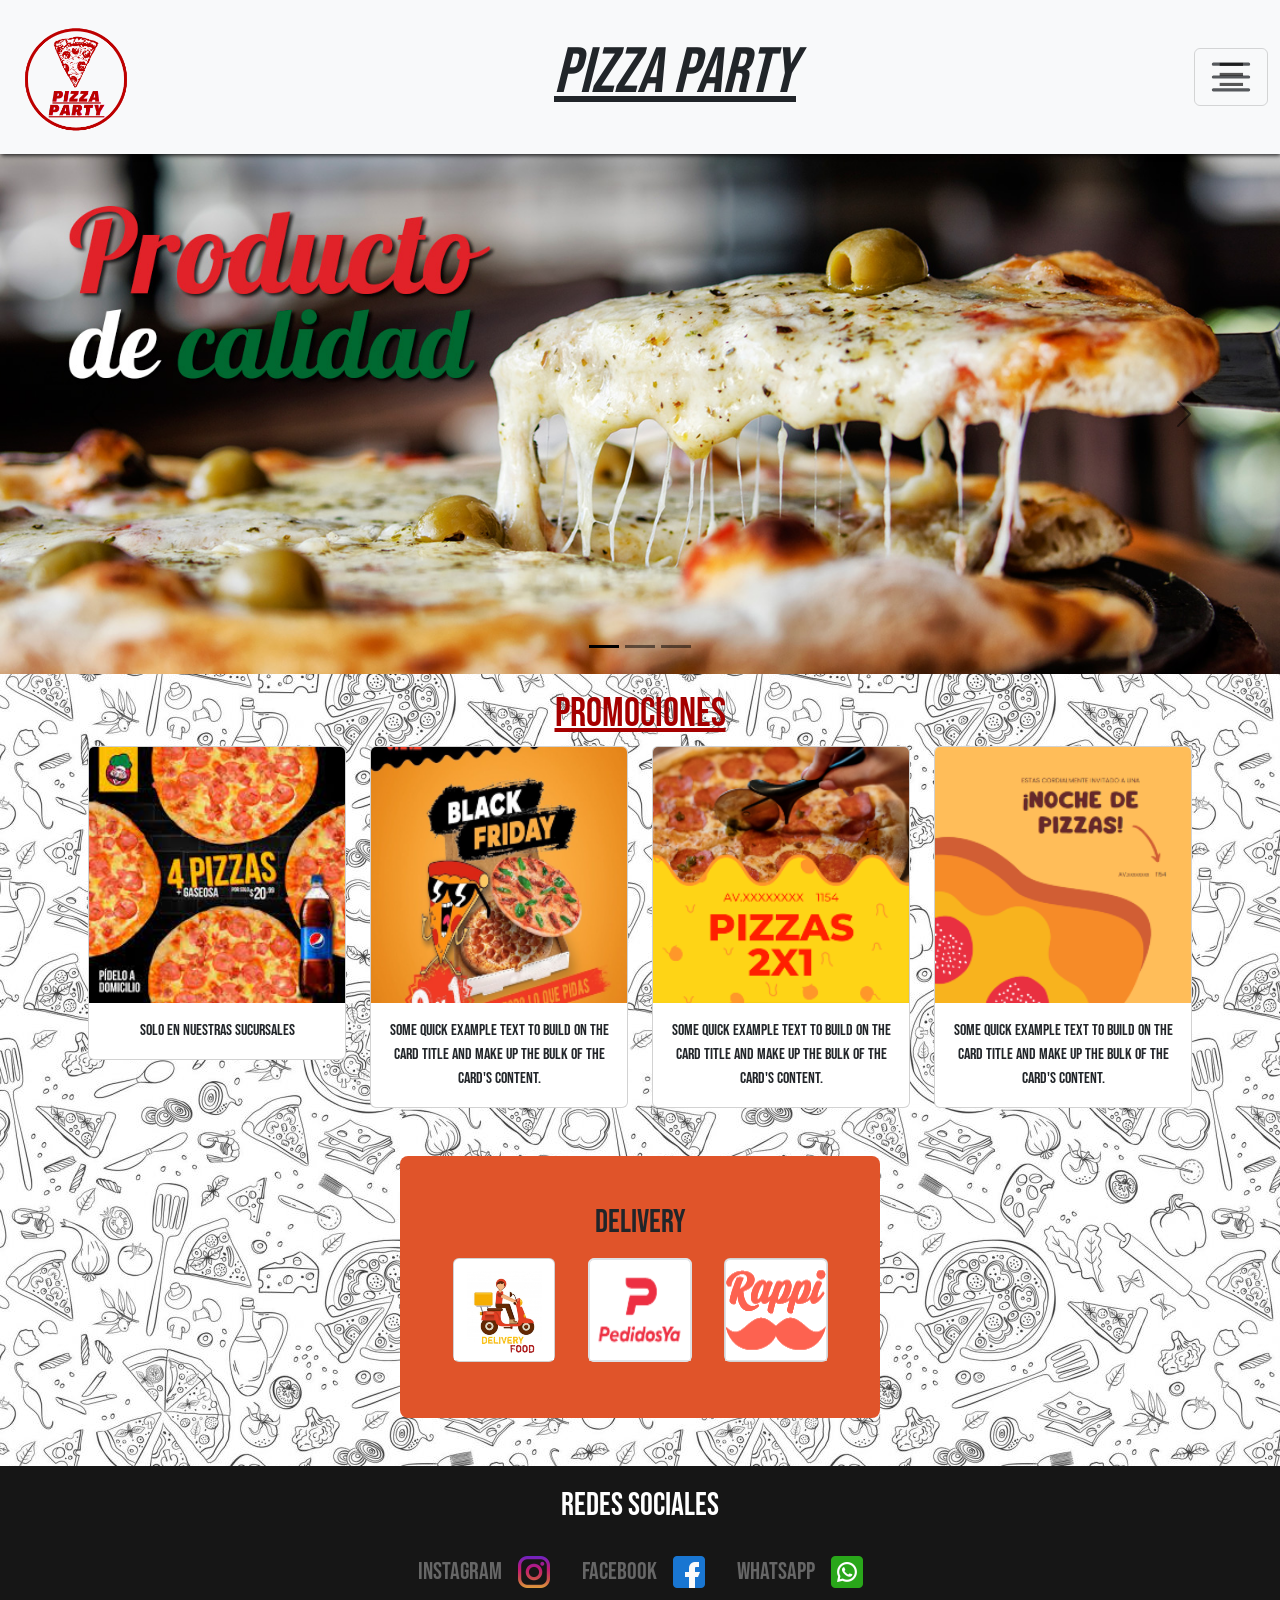
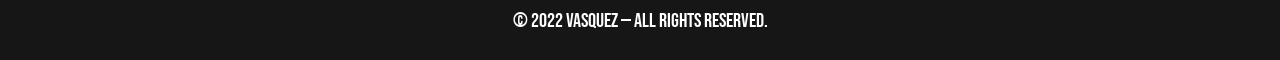
==== index.html @ cfe43300 "Subida de pagina para segunda entrega" ====
<!doctype html>
<html lang="en">

<head>
  <!-- Required meta tags -->
  <meta charset="utf-8">
  <meta name="viewport" content="width=device-width, initial-scale=1">

  <!-- Bootstrap CSS -->
  <link href="https://cdn.jsdelivr.net/npm/bootstrap@5.0.2/dist/css/bootstrap.min.css" rel="stylesheet"
    integrity="sha384-EVSTQN3/azprG1Anm3QDgpJLIm9Nao0Yz1ztcQTwFspd3yD65VohhpuuCOmLASjC" crossorigin="anonymous">
  <link rel="stylesheet" href="css/estilos.css">
  <title>Home</title>
</head>

<body>
  <!--Start Nav-->
  <nav class="navbar bg-light sticky-top nav_shadow ">
    <div class="container-fluid">
      <a class="navbar-brand" href="#"><img src="img/Utiles/newLogoRed.png" class="logo" alt="logo"></a>
      <h5 class="nav_titleDesktop ">Pizza Party</h5>
      <button class="navbar-toggler" type="button" data-bs-toggle="offcanvas" data-bs-target="#offcanvasNavbar"
        aria-controls="offcanvasNavbar">
        <span class="navbar-toggler-icon fs-2 center_icon">☰</span>
      </button>
      <div class="offcanvas offcanvas-end nav " tabindex="-1" id="offcanvasNavbar"
        aria-labelledby="offcanvasNavbarLabel">
        <div class="offcanvas-header">
          <h5 class="offcanvas-title fs-1 nav_title" id="offcanvasNavbarLabel">Pizza Party</h5>
          <button type="button" class="btn-close bg-light" data-bs-dismiss="offcanvas" aria-label="Close"></button>
        </div>
        <div class="offcanvas-body fs-3  ">
          <ul class="navbar-nav justify-content-end flex-grow-1 pe-3 ">
            <li class="nav-item">
              <a class="nav-link active color_white" aria-current="page" href="#">Home</a>
            </li>
            <li class="nav-item ">
              <a class="nav-link active color_white" href="html/sucursal.html">Sucursales</a>
            </li>
            <li class="nav-item dropdown">
              <a class="nav-link dropdown-toggle color_white" href="#"  role="button"
                data-bs-toggle="dropdown" aria-expanded="false">
                Menu
              </a>
              <ul class="dropdown-menu" >
                <li><a class="dropdown-item" href="html/menu.html#pizza">Pizza</a></li>
                <li><a class="dropdown-item" href="html/menu.html#empanada">Empanadas</a></li>
                <li><a class="dropdown-item" href="html/menu.html#minuta">Minutas</a></li>
                <li><a class="dropdown-item" href="html/menu.html#postre">Postres</a></li>
                <li><a class="dropdown-item" href="html/menu.html#bebida">Bebidas</a></li>
                <li><a class="dropdown-item" href="html/menu.html#descuento">Descuentos</a></li>
              </ul>
            </li>
            <li class="nav-item dropdown">
              <a class="nav-link dropdown-toggle color_white" href="#" role="button"
                data-bs-toggle="dropdown" aria-expanded="false">
                Delivery
              </a>
              <ul class="dropdown-menu" >
                <li><a class="dropdown-item" href="html/delivery.html#promos">Promociones</a></li>
                <li><a class="dropdown-item" href="html/delivery.html#pizza">Pizza</a></li>
                <li><a class="dropdown-item" href="html/delivery.html">Empanadas</a></li>
                <li><a class="dropdown-item" href="html/delivery.html">Minutas</a></li>
                <li><a class="dropdown-item" href="html/delivery.html">Bebida</a></li>
              </ul>
            </li>
            <li class="nav-item ">
              <a class="nav-link active color_white" href="html/opinion.html">Opinion</a>
            </li>
          </ul>
        </div>
      </div>
    </div>
  </nav>
  <!--End Nav-->

  <header>
    <div id="carouselExampleDark" class="carousel carousel-dark slide" data-bs-ride="carousel">
      <div class="carousel-indicators">
        <button type="button" data-bs-target="#carouselExampleDark" data-bs-slide-to="0" class="active"
          aria-current="true" aria-label="Slide 1"></button>
        <button type="button" data-bs-target="#carouselExampleDark" data-bs-slide-to="1" aria-label="Slide 2"></button>
        <button type="button" data-bs-target="#carouselExampleDark" data-bs-slide-to="2" aria-label="Slide 3"></button>
      </div>
      <div class="carousel-inner">
        <div class="carousel-item active">
          <img src="img/Utiles/banner.jpg" class="d-block w-100  carrusel_img" alt="Banner de pizza">
        </div>
        <div class="carousel-item">
          <img src="img/Utiles/pedidos.png" class="d-block w-100  carrusel_img bg-light" alt="Banner de pedidos">
        </div>
        <div class="carousel-item">
          <a href="#redes">
            <img src="img/Utiles/promoRedes.png" class="d-block w-100  carrusel_img" alt="banner de redes sociales"></a>
        </div>
      </div>
      <button class="carousel-control-prev" type="button" data-bs-target="#carouselExampleDark" data-bs-slide="prev">
        <span class="carousel-control-prev-icon" aria-hidden="true"></span>
        <span class="visually-hidden">Previous</span>
      </button>
      <button class="carousel-control-next" type="button" data-bs-target="#carouselExampleDark" data-bs-slide="next">
        <span class="carousel-control-next-icon" aria-hidden="true"></span>
        <span class="visually-hidden">Next</span>
      </button>
    </div>
  </header>
  <!--End header-->
  <main>
    <section class="container-fluid  my-3  mx-auto rounded-3 novedades">
      <h1 class="text-center color_title">Promociones</h1>
      <div class="row w-100 mx-auto row_gap text-center">
        <div class="col-sm-6 col-md-4 col-lg-3 ">
          <div class="card ">
            <img src="img/Promociones/promocion_menu.jpg" class="card-img-top" alt="...">
            <div class="card-body">
              <p class="card-text">Solo en nuestras Sucursales</p>
            </div>
          </div>
        </div>
        <!--End Tarjeta-->

        <div class="col-sm-6 col-md-4 col-lg-3 ">
          <div class="card ">
            <img src="img/Promociones/promocion_delivery.png" class="card-img-top" alt="...">
            <div class="card-body">
              <p class="card-text">Some quick example text to build on the card title and make up the bulk of the card's
                content.</p>
            </div>
          </div>
        </div>
        <!--End Tarjeta-->

        <div class="col-sm-6 col-md-4 col-lg-3 ">
          <div class="card">
            <img src="img/Promociones/promo_2x1.png" class="card-img-top " alt="...">
            <div class="card-body">
              <p class="card-text">Some quick example text to build on the card title and make up the bulk of the card's
                content.</p>
            </div>
          </div>
        </div>
        <!--End Tarjeta-->

        <div class="col-sm-6 col-md-4 col-lg-3 ">
          <div class="card ">
            <img src="img/Promociones/promo_jueves.png" class="card-img-top" alt="...">
            <div class="card-body">
              <p class="card-text">Some quick example text to build on the card title and make up the bulk of the card's
                content.</p>
            </div>
          </div>
        </div>
        <!--End Tarjeta-->
      </div>
    </section>
    <!--End Promociones-->

    <section class="container-fluid  my-5 mx-auto  container_deli p-5 rounded-3 maxw_imgD">
      <h2 class="text-center">Delivery</h2>
      <div class="row px-auto ">
        <div class="col-5 col-sm-4 my-2 w-30">
          <div class="card ">
            <a href="#"><img src="img/Utiles/delivery.png" class="card-img-top border-hover" alt=""></a>
          </div>
        </div>
        <div class="col-5  col-sm-4 my-2 ">
          <div class="card border ">
            <a href="#">
              <img src="img/Utiles/pedido_ya.png" class="card-img-top border" alt="...">
            </a>
          </div>
        </div>
        <div class="col-5  col-sm-4 my-2 ">
          <div class="card ">
            <a href="#"><img src="img/Utiles/rappi.png" class="card-img-top border" alt="..."></a>
          </div>
        </div>
      </div>
    </section>
    <!--End Delivery-->
  </main>
  <!--End Main-->

  <footer class="footer container-fluid " id="redes">
    <p class="footer_titulo fs-2 ">Redes Sociales</p>
    <div class="redes fs-4 gap-3">
      <a href="#" class="footer_redes" id="insta">Instagram <img class="footer_img" src="img/iconos/instagram.png"
          alt="icono de instagram"></a>
      <a href="#" class="footer_redes" id="face">Facebook <img class="footer_img" src="img/iconos/facebook.png"
          alt="icono de facebook"></a>
      <a href="#" class="footer_redes" id="whatsapp">Whatsapp <img src="img/iconos/whatsapp.png" alt="icono de whatsapp"
          class="footer_img"></a>
    </div>
    <p class="footer_text fs-5 my-2">© 2022 Vasquez — All rights reserved.</p>
  </footer>
  <!--End Footer-->

  <!-- Option 1: Bootstrap Bundle with Popper -->
  <script src="https://cdn.jsdelivr.net/npm/bootstrap@5.0.2/dist/js/bootstrap.bundle.min.js"
    integrity="sha384-MrcW6ZMFYlzcLA8Nl+NtUVF0sA7MsXsP1UyJoMp4YLEuNSfAP+JcXn/tWtIaxVXM"
    crossorigin="anonymous"></script>

</body>

</html>
---- css/estilos.css ----
@import url('https://fonts.googleapis.com/css2?family=Roboto+Condensed:wght@300&display=swap');
@import url('https://fonts.googleapis.com/css2?family=Anton&family=Koulen&family=Odibee+Sans&display=swap');
@import url('https://fonts.googleapis.com/css2?family=Bebas+Neue&display=swap');

* {
    font-family: 'Bebas Neue', cursive;
}

body {
    background: url("../img/fondo/fondo4.jpg");
}

/*colores*/
.color_white {
    color: rgb(255, 255, 255);
}
.color_title{
    color: rgb(165, 0, 0);
    text-decoration: underline;
}

/*nav*/
nav div.offcanvas{
    width: 200px;
}
.nav_shadow{
    box-shadow: 1px 1px 5px rgb(0, 0, 0);
}
.nav {
    background: #292929;
}

.logo {
    width: 5rem;
    height: auto;
    justify-content: space-evenly;
}
.center_icon{
    display: flex;
    justify-content: center;
    align-items: center;
}
@keyframes color {
    from {
        color: rgb(92, 92, 92);
    }

    to {
        color: rgb(255, 0, 0);
    }
}
.offcanvas-body{
    padding-left:0 ;
}
.nav-link{
    color: white;
}
.nav-link:focus{
    color: white;
}
.nav-link:hover{
    color: rgb(94, 94, 94);
    border-left:3px solid white ;
}
.nav_titleDesktop{
    display: none;
    font-style: italic;
    text-decoration: underline;
    animation: color 2s infinite alternate linear;
    font-size: 4rem;
}
.nav_title {
    
    text-decoration: underline;
    font-style: italic;
    animation: color 2s infinite alternate linear;
    font-size: 2.5rem;
}
.dropdown-item:focus{
    background-color: rgb(197, 197, 197);
    color: rgb(0, 0, 0);
}
/*main Index*/
.novedades {
    width: 90%;
}

.container_deli {
    background-color: rgb(224, 84, 42);
    border-radius: 2rem;
}
.maxw_imgD{
    max-width: 30rem;
}
.maxw_imgD div{
    display: flex;
    justify-content: center;
}
.border{
    border: 2px solid white;
}
.border:hover{
    border: 2px solid red;
}
/*Sucursal*/
.bg-grey {
    background-color: rgb(179, 179, 179);
}

.maps {
    height: 400px;
    width: 100%;
}

/*Menu*/
.row_gap{
    row-gap: 1rem;
}
.cards_menu div div.card{
    height: 25rem;
}
.cards_menu div div.card img{
    height: 70%;
}
.cards_menu div div.card div{
    height: 30%;
}
.btn_menu:hover{
    color: #292929;
}
.set_menu{
    scroll-margin-top: 8rem;
}
/*Delivery*/
.cards_deli div div.card{
    height:15rem;
}
.container_text{
    height: 60%;
}

.btn_delivery{
    border-radius: 10px;
    padding: 10px;
    text-decoration: none;
    background-color: #B3000B;
}
.btn_delivery:focus{
    color: #FFFFFF;
}
.precio{
    font-size: 2rem;
}
/*Opinion*/
.bg_red{
    background-color: rgb(151, 0, 0);
    border-radius: 5px;
}
.btn_opinion{
    background-color: white;
}
.btn:focus{
    box-shadow: none;
}
/*Footer*/
.footer {
    padding: 1rem 0;
    background-color: #161616;
    height: auto;
}

.footer_titulo {
    text-align: center;
    color: rgb(255, 255, 255);
}

.footer_text {
    text-align: center;
    color: white;
}

.redes {
    width: 60%;
    max-width: 40rem;
    margin: auto;
    display: flex;
    flex-direction: column;
    align-items: center;
}

.footer_redes {
    text-decoration: none;
    display: flex;
    align-items: center;
    gap: 1rem;
    color: rgb(102, 102, 102);
    padding: 0.5rem;
    border-radius: 1rem;
    transition: background-color 1s, color 1s, box-shadow 0.5s;
}

#insta:hover {
    background-color: #E1306C;
    color: white;
    box-shadow: 0px 0px 20px #E1306C;
}

#face:hover {
    background-color: #2654af;
    color: white;
    box-shadow: 0px 0px 20px #2654af;
}

#whatsapp:hover {
    background-color: #049125;
    color: white;
    box-shadow: 0px 0px 20px #049125;
}

.footer_img {
    width: 2rem;
    display: inline-block;
}

@media screen and (min-width:576px) {
    .logo {
        width: 8rem;
        height: auto;
        justify-content: space-evenly;
    }
    .nav_titleDesktop{
        display: inline-block;

    }
    .nav_title {
        visibility: hidden;
    }
    nav div.offcanvas{
        width: 350px;
    }

    .set_menu{
        scroll-margin-top: 11rem;
    }
    /*footer*/
    .redes {
        flex-direction: row;
        justify-content: center;
        gap: 3rem;
    }
}
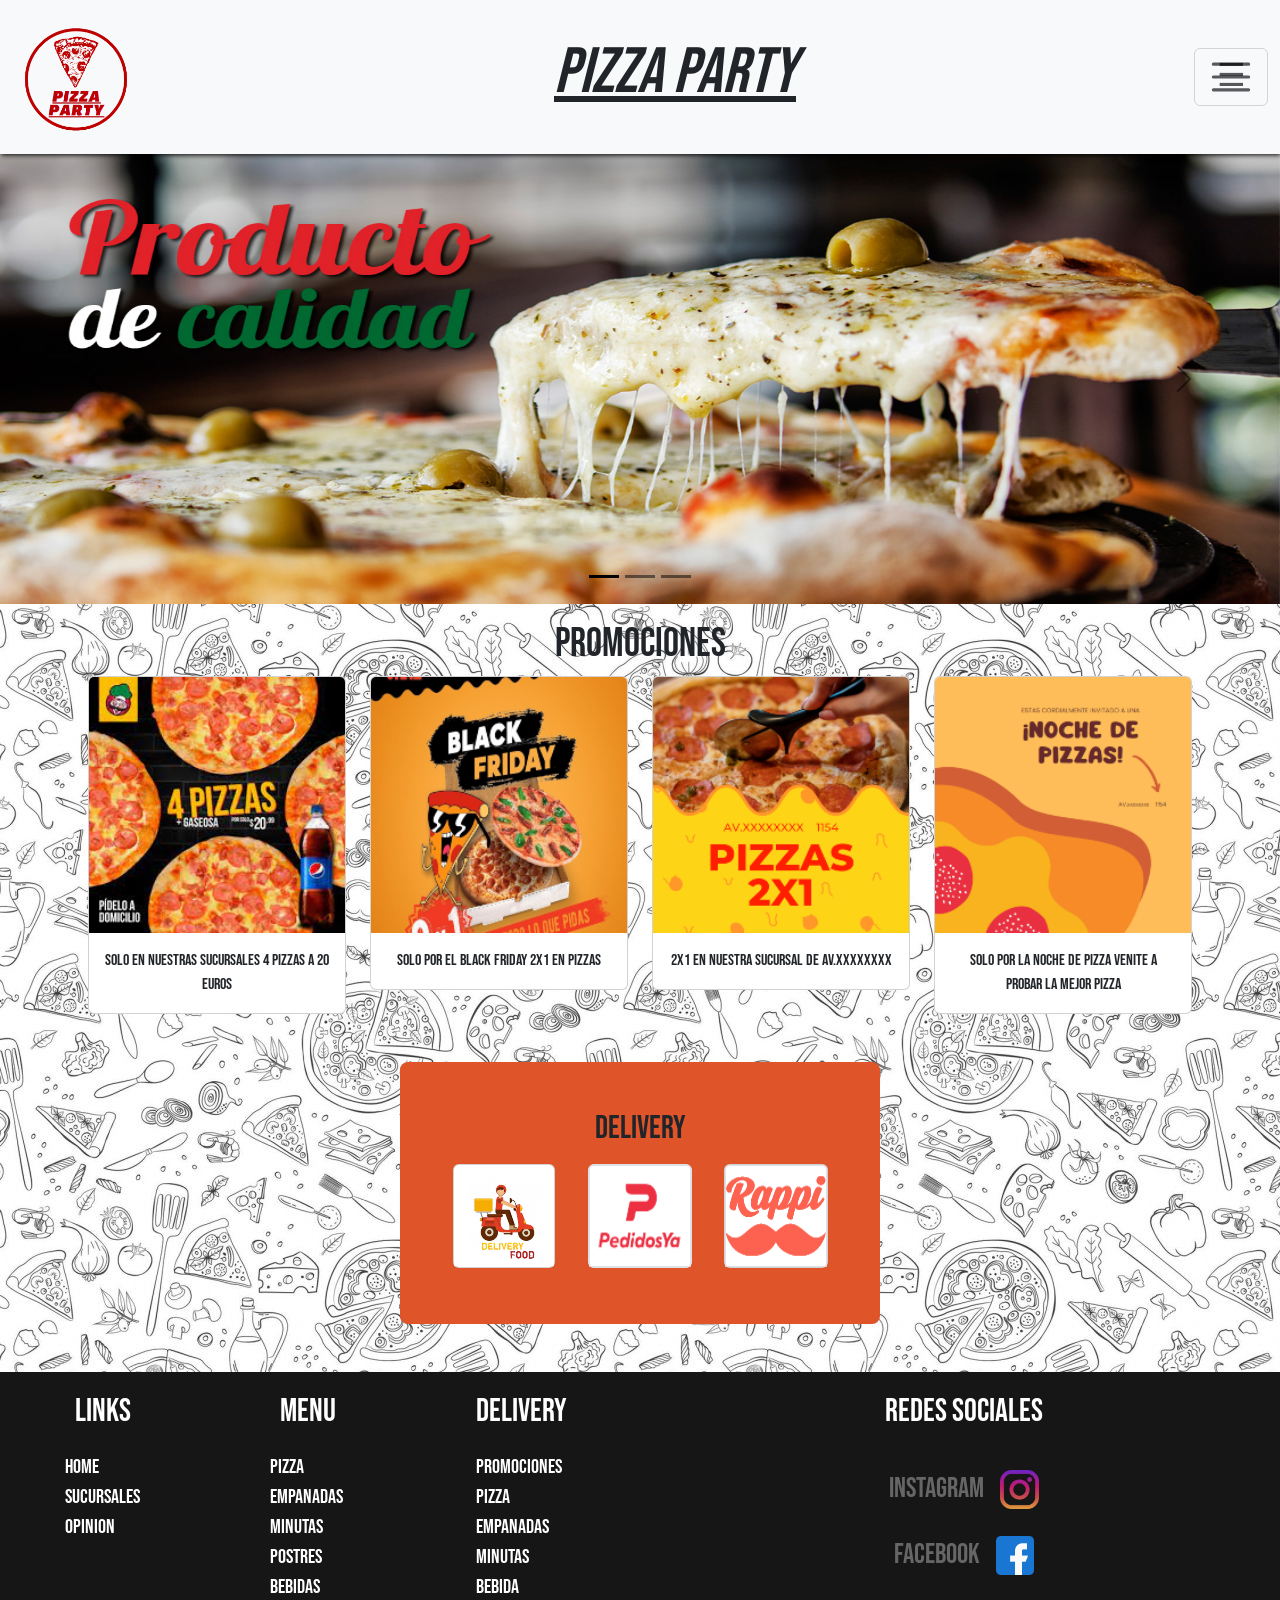
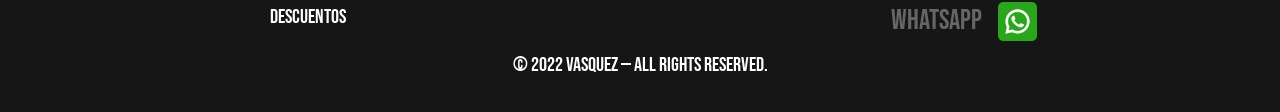
==== commit aac32544: "Reorganizacion scss y modificacion del footer" ====
--- a/index.html
+++ b/index.html
@@ -9,8 +9,16 @@
   <!-- Bootstrap CSS -->
   <link href="https://cdn.jsdelivr.net/npm/bootstrap@5.0.2/dist/css/bootstrap.min.css" rel="stylesheet"
     integrity="sha384-EVSTQN3/azprG1Anm3QDgpJLIm9Nao0Yz1ztcQTwFspd3yD65VohhpuuCOmLASjC" crossorigin="anonymous">
+  <!--Link css -->
   <link rel="stylesheet" href="css/estilos.css">
-  <title>Home</title>
+  <!-- shortcut icon -->
+  <link rel="shortcut icon" href="img/Utiles/newLogoRedLight.png">
+  <title>PIZZA PARTY / Lugar de las mejores pizza y empanadas</title>
+  <!-- metas seo -->
+  <meta name="description"
+    content="Pizzas y empanadas al horno de piedra. Con promociones imperdibles. Te llevamos la pizza hasta tu casa gratis.">
+  <meta name="author" content="Lucas Vasquez">
+  <meta name="keywords" content="Pizza , Empanadas, Delivery, Sucursales , Promociones , Black , Friday">
 </head>
 
 <body>
@@ -38,11 +46,11 @@
               <a class="nav-link active color_white" href="html/sucursal.html">Sucursales</a>
             </li>
             <li class="nav-item dropdown">
-              <a class="nav-link dropdown-toggle color_white" href="#"  role="button"
-                data-bs-toggle="dropdown" aria-expanded="false">
+              <a class="nav-link dropdown-toggle color_white" href="#" role="button" data-bs-toggle="dropdown"
+                aria-expanded="false">
                 Menu
               </a>
-              <ul class="dropdown-menu" >
+              <ul class="dropdown-menu">
                 <li><a class="dropdown-item" href="html/menu.html#pizza">Pizza</a></li>
                 <li><a class="dropdown-item" href="html/menu.html#empanada">Empanadas</a></li>
                 <li><a class="dropdown-item" href="html/menu.html#minuta">Minutas</a></li>
@@ -52,16 +60,16 @@
               </ul>
             </li>
             <li class="nav-item dropdown">
-              <a class="nav-link dropdown-toggle color_white" href="#" role="button"
-                data-bs-toggle="dropdown" aria-expanded="false">
+              <a class="nav-link dropdown-toggle color_white" href="#" role="button" data-bs-toggle="dropdown"
+                aria-expanded="false">
                 Delivery
               </a>
-              <ul class="dropdown-menu" >
+              <ul class="dropdown-menu">
                 <li><a class="dropdown-item" href="html/delivery.html#promos">Promociones</a></li>
                 <li><a class="dropdown-item" href="html/delivery.html#pizza">Pizza</a></li>
-                <li><a class="dropdown-item" href="html/delivery.html">Empanadas</a></li>
-                <li><a class="dropdown-item" href="html/delivery.html">Minutas</a></li>
-                <li><a class="dropdown-item" href="html/delivery.html">Bebida</a></li>
+                <li><a class="dropdown-item" href="html/delivery.html#empanada">Empanadas</a></li>
+                <li><a class="dropdown-item" href="html/delivery.html#minuta">Minutas</a></li>
+                <li><a class="dropdown-item" href="html/delivery.html#bebida">Bebida</a></li>
               </ul>
             </li>
             <li class="nav-item ">
@@ -74,7 +82,7 @@
   </nav>
   <!--End Nav-->
 
-  <header>
+  <header id="header">
     <div id="carouselExampleDark" class="carousel carousel-dark slide" data-bs-ride="carousel">
       <div class="carousel-indicators">
         <button type="button" data-bs-target="#carouselExampleDark" data-bs-slide-to="0" class="active"
@@ -113,7 +121,7 @@
           <div class="card ">
             <img src="img/Promociones/promocion_menu.jpg" class="card-img-top" alt="...">
             <div class="card-body">
-              <p class="card-text">Solo en nuestras Sucursales</p>
+              <p class="card-text">Solo en nuestras Sucursales 4 pizzas a 20 euros</p>
             </div>
           </div>
         </div>
@@ -123,8 +131,7 @@
           <div class="card ">
             <img src="img/Promociones/promocion_delivery.png" class="card-img-top" alt="...">
             <div class="card-body">
-              <p class="card-text">Some quick example text to build on the card title and make up the bulk of the card's
-                content.</p>
+              <p class="card-text">Solo por el Black Friday 2x1 en pizzas</p>
             </div>
           </div>
         </div>
@@ -134,8 +141,7 @@
           <div class="card">
             <img src="img/Promociones/promo_2x1.png" class="card-img-top " alt="...">
             <div class="card-body">
-              <p class="card-text">Some quick example text to build on the card title and make up the bulk of the card's
-                content.</p>
+              <p class="card-text">2x1 En nuestra sucursal de av.xxxxxxxx</p>
             </div>
           </div>
         </div>
@@ -145,8 +151,7 @@
           <div class="card ">
             <img src="img/Promociones/promo_jueves.png" class="card-img-top" alt="...">
             <div class="card-body">
-              <p class="card-text">Some quick example text to build on the card title and make up the bulk of the card's
-                content.</p>
+              <p class="card-text">Solo por la noche de pizza venite a probar la mejor pizza</p>
             </div>
           </div>
         </div>
@@ -182,16 +187,51 @@
   <!--End Main-->
 
   <footer class="footer container-fluid " id="redes">
-    <p class="footer_titulo fs-2 ">Redes Sociales</p>
-    <div class="redes fs-4 gap-3">
-      <a href="#" class="footer_redes" id="insta">Instagram <img class="footer_img" src="img/iconos/instagram.png"
-          alt="icono de instagram"></a>
-      <a href="#" class="footer_redes" id="face">Facebook <img class="footer_img" src="img/iconos/facebook.png"
-          alt="icono de facebook"></a>
-      <a href="#" class="footer_redes" id="whatsapp">Whatsapp <img src="img/iconos/whatsapp.png" alt="icono de whatsapp"
-          class="footer_img"></a>
+    <div class="footer_container ">
+      <div class="link_containers">
+        <div>
+          <p class="footer_titulo  ">Links</p>
+          <ul class="fs-5">
+            <li><a href="index.html">Home</a></li>
+            <li><a href="/html/sucursal.html">Sucursales</a></li>
+            <li><a href="/html/opinion.html">Opinion</a></li>
+          </ul>
+        </div>
+        <div>
+          <p class="footer_titulo ">Menu</p>
+          <ul class="fs-5">
+            <li><a href="/html/menu.html#pizza">Pizza</a></li>
+            <li><a href="/html/menu.html#empanada">Empanadas</a></li>
+            <li><a href="/html/menu.html#minuta">Minutas</a></li>
+            <li><a href="/html/menu.html#postre">Postres</a></li>
+            <li><a href="/html/menu.html#bebida">Bebidas</a></li>
+            <li><a href="/html/menu.html#descuento">Descuentos</a></li>
+          </ul>
+        </div>
+        <div>
+          <p class="footer_titulo ">
+            Delivery
+          </p>
+          <ul class="fs-5">
+            <li><a href="/html/delivery.html#promos">Promociones</a></li>
+            <li><a href="/html/delivery.html#pizza">Pizza</a></li>
+            <li><a href="/html/delivery.html#empanada">Empanadas</a></li>
+            <li><a href="/html/delivery.html#minuta">Minutas</a></li>
+            <li><a href="/html/delivery.html#bebida">Bebida</a></li>
+          </ul>
+        </div>
+      </div>
+      <div class="redes fs-3 gap-2 link_containers">
+        <p class="footer_titulo ">Redes Sociales</p>
+        <a href="#" class="footer_redes" id="insta">Instagram <img class="footer_img" src="/img/iconos/instagram.png"
+            alt="icono de instagram"></a>
+        <a href="#" class="footer_redes" id="face">Facebook <img class="footer_img" src="/img/iconos/facebook.png"
+            alt="icono de facebook"></a>
+        <a href="#" class="footer_redes" id="whatsapp">Whatsapp <img src="/img/iconos/whatsapp.png"
+            alt="icono de whatsapp" class="footer_img"></a>
+      </div>
     </div>
-    <p class="footer_text fs-5 my-2">© 2022 Vasquez — All rights reserved.</p>
+    <p class="footer_text fs-5">© 2022 Vasquez — All rights reserved.</p>
   </footer>
   <!--End Footer-->
 
--- a/css/estilos.css
+++ b/css/estilos.css
@@ -1,251 +1,217 @@
-@import url('https://fonts.googleapis.com/css2?family=Roboto+Condensed:wght@300&display=swap');
-@import url('https://fonts.googleapis.com/css2?family=Anton&family=Koulen&family=Odibee+Sans&display=swap');
-@import url('https://fonts.googleapis.com/css2?family=Bebas+Neue&display=swap');
-
+@import url("https://fonts.googleapis.com/css2?family=Bebas+Neue&display=swap");
+/*Body*/
 * {
-    font-family: 'Bebas Neue', cursive;
-}
+  font-family: 'Bebas Neue', cursive; }
 
 body {
-    background: url("../img/fondo/fondo4.jpg");
-}
-
-/*colores*/
-.color_white {
-    color: rgb(255, 255, 255);
-}
-.color_title{
-    color: rgb(165, 0, 0);
-    text-decoration: underline;
-}
-
-/*nav*/
-nav div.offcanvas{
-    width: 200px;
-}
-.nav_shadow{
-    box-shadow: 1px 1px 5px rgb(0, 0, 0);
-}
+  background: url("../img/fondo/fondo4.jpg"); }
+
+/*Navbar*/
+nav div.offcanvas {
+  width: 200px; }
+
+.nav_shadow {
+  box-shadow: 1px 1px 5px black; }
+
 .nav {
-    background: #292929;
-}
-
-.logo {
-    width: 5rem;
-    height: auto;
-    justify-content: space-evenly;
-}
-.center_icon{
-    display: flex;
-    justify-content: center;
-    align-items: center;
-}
-@keyframes color {
-    from {
-        color: rgb(92, 92, 92);
-    }
-
-    to {
-        color: rgb(255, 0, 0);
-    }
-}
-.offcanvas-body{
-    padding-left:0 ;
-}
-.nav-link{
-    color: white;
-}
-.nav-link:focus{
-    color: white;
-}
-.nav-link:hover{
-    color: rgb(94, 94, 94);
-    border-left:3px solid white ;
-}
-.nav_titleDesktop{
+  background: #292929; }
+  .nav-link {
+    color: white; }
+    .nav-link:focus {
+      color: white; }
+    .nav-link:hover {
+      color: #5e5e5e;
+      border-left: 3px solid white; }
+  .nav_titleDesktop {
     display: none;
     font-style: italic;
     text-decoration: underline;
     animation: color 2s infinite alternate linear;
-    font-size: 4rem;
-}
-.nav_title {
-    
+    font-size: 4rem; }
+  .nav_title {
     text-decoration: underline;
     font-style: italic;
     animation: color 2s infinite alternate linear;
-    font-size: 2.5rem;
-}
-.dropdown-item:focus{
-    background-color: rgb(197, 197, 197);
-    color: rgb(0, 0, 0);
-}
-/*main Index*/
+    font-size: 2.5rem; }
+
+.logo {
+  width: 5rem;
+  height: auto;
+  justify-content: space-evenly; }
+
+.center_icon {
+  display: flex;
+  justify-content: center;
+  align-items: center; }
+
+@keyframes color {
+  from {
+    color: #5c5c5c; }
+  to {
+    color: red; } }
+
+.offcanvas-body {
+  padding-left: 0; }
+
+.dropdown-item:focus {
+  background-color: #c5c5c5;
+  color: black; }
+
+@media screen and (min-width: 576px) {
+  .logo {
+    width: 8rem;
+    height: auto;
+    justify-content: space-evenly; }
+  .nav_titleDesktop {
+    display: inline-block; }
+  .nav_title {
+    visibility: hidden; }
+  nav div.offcanvas {
+    width: 350px; }
+  .set_menu {
+    scroll-margin-top: 11rem; } }
+
+/*Index*/
+#header img {
+  height: 50vh; }
+
 .novedades {
-    width: 90%;
-}
+  width: 90%; }
 
 .container_deli {
-    background-color: rgb(224, 84, 42);
-    border-radius: 2rem;
-}
-.maxw_imgD{
-    max-width: 30rem;
-}
-.maxw_imgD div{
-    display: flex;
-    justify-content: center;
-}
-.border{
-    border: 2px solid white;
-}
-.border:hover{
-    border: 2px solid red;
-}
-/*Sucursal*/
+  background-color: #e0542a;
+  border-radius: 2rem; }
+
+.maxw_imgD {
+  max-width: 30rem; }
+  .maxw_imgD div {
+    display: flex;
+    justify-content: center; }
+
+.border {
+  border: 2px solid white; }
+  .border:hover {
+    border: 2px solid red; }
+
 .bg-grey {
-    background-color: rgb(179, 179, 179);
-}
+  background-color: #b3b3b3; }
 
 .maps {
-    height: 400px;
-    width: 100%;
-}
+  height: 400px;
+  width: 100%; }
 
 /*Menu*/
-.row_gap{
-    row-gap: 1rem;
-}
-.cards_menu div div.card{
-    height: 25rem;
-}
-.cards_menu div div.card img{
-    height: 70%;
-}
-.cards_menu div div.card div{
-    height: 30%;
-}
-.btn_menu:hover{
-    color: #292929;
-}
-.set_menu{
-    scroll-margin-top: 8rem;
-}
+.row_gap {
+  row-gap: 1rem; }
+
+.cards_menu div div.card {
+  height: 25rem; }
+  .cards_menu div div.card img {
+    height: 70%; }
+  .cards_menu div div.card div {
+    height: 30%; }
+
+.set_menu {
+  scroll-margin-top: 8rem; }
+
 /*Delivery*/
-.cards_deli div div.card{
-    height:15rem;
-}
-.container_text{
-    height: 60%;
-}
-
-.btn_delivery{
-    border-radius: 10px;
-    padding: 10px;
-    text-decoration: none;
-    background-color: #B3000B;
-}
-.btn_delivery:focus{
-    color: #FFFFFF;
-}
-.precio{
-    font-size: 2rem;
-}
+.cards_deli div div.card {
+  height: 15rem; }
+
+.container_text {
+  height: 60%; }
+
+.btn_delivery {
+  border-radius: 10px;
+  padding: 10px;
+  text-decoration: none;
+  background-color: #a50000; }
+  .btn_delivery:focus {
+    color: white; }
+
+.precio {
+  font-size: 2rem; }
+
+.bg_red {
+  background-color: #a50000;
+  border-radius: 5px; }
+
+.btn:focus {
+  box-shadow: none; }
+
 /*Opinion*/
-.bg_red{
-    background-color: rgb(151, 0, 0);
-    border-radius: 5px;
-}
-.btn_opinion{
-    background-color: white;
-}
-.btn:focus{
-    box-shadow: none;
-}
-/*Footer*/
+.btn_opinion {
+  background-color: white; }
+
+/*footer*/
 .footer {
-    padding: 1rem 0;
-    background-color: #161616;
-    height: auto;
-}
-
-.footer_titulo {
-    text-align: center;
-    color: rgb(255, 255, 255);
-}
-
-.footer_text {
+  padding: 1rem 0;
+  background-color: #161616;
+  height: auto; }
+  .footer_titulo {
     text-align: center;
     color: white;
-}
-
-.redes {
-    width: 60%;
-    max-width: 40rem;
-    margin: auto;
+    font-size: 2rem; }
+  .footer_container {
     display: flex;
     flex-direction: column;
-    align-items: center;
-}
-
-.footer_redes {
+    gap: 1rem; }
+    .footer_container .link_containers:first-child {
+      display: flex;
+      justify-content: space-around; }
+      .footer_container .link_containers:first-child div {
+        width: auto;
+        display: none; }
+        @media screen and (min-width: 300px) {
+          .footer_container .link_containers:first-child div {
+            display: block; } }
+        .footer_container .link_containers:first-child div ul {
+          list-style: none;
+          margin: 0;
+          padding: 0; }
+          .footer_container .link_containers:first-child div ul a {
+            text-decoration: none;
+            color: white; }
+            .footer_container .link_containers:first-child div ul a:hover {
+              color: #666666; }
+    @media screen and (min-width: 575px) {
+      .footer_container {
+        flex-direction: row; }
+        .footer_container .link_containers {
+          width: 50%; } }
+  .footer_redes {
     text-decoration: none;
     display: flex;
     align-items: center;
     gap: 1rem;
-    color: rgb(102, 102, 102);
+    color: #666666;
     padding: 0.5rem;
     border-radius: 1rem;
-    transition: background-color 1s, color 1s, box-shadow 0.5s;
-}
-
+    transition: background-color 1s, color 1s, box-shadow 0.5s; }
+  .footer_img {
+    width: 3vw;
+    display: inline-block; }
+  .footer .redes {
+    display: flex;
+    flex-direction: column; }
+    .footer .redes a {
+      margin: auto; }
+  .footer_text {
+    text-align: center;
+    color: white; }
+
+/*mixin*/
 #insta:hover {
-    background-color: #E1306C;
-    color: white;
-    box-shadow: 0px 0px 20px #E1306C;
-}
+  background-color: #E1306C;
+  color: white;
+  box-shadow: 0px 0px 20px #E1306C; }
 
 #face:hover {
-    background-color: #2654af;
-    color: white;
-    box-shadow: 0px 0px 20px #2654af;
-}
+  background-color: #2654af;
+  color: white;
+  box-shadow: 0px 0px 20px #2654af; }
 
 #whatsapp:hover {
-    background-color: #049125;
-    color: white;
-    box-shadow: 0px 0px 20px #049125;
-}
-
-.footer_img {
-    width: 2rem;
-    display: inline-block;
-}
-
-@media screen and (min-width:576px) {
-    .logo {
-        width: 8rem;
-        height: auto;
-        justify-content: space-evenly;
-    }
-    .nav_titleDesktop{
-        display: inline-block;
-
-    }
-    .nav_title {
-        visibility: hidden;
-    }
-    nav div.offcanvas{
-        width: 350px;
-    }
-
-    .set_menu{
-        scroll-margin-top: 11rem;
-    }
-    /*footer*/
-    .redes {
-        flex-direction: row;
-        justify-content: center;
-        gap: 3rem;
-    }
-}+  background-color: #049125;
+  color: white;
+  box-shadow: 0px 0px 20px #049125; }
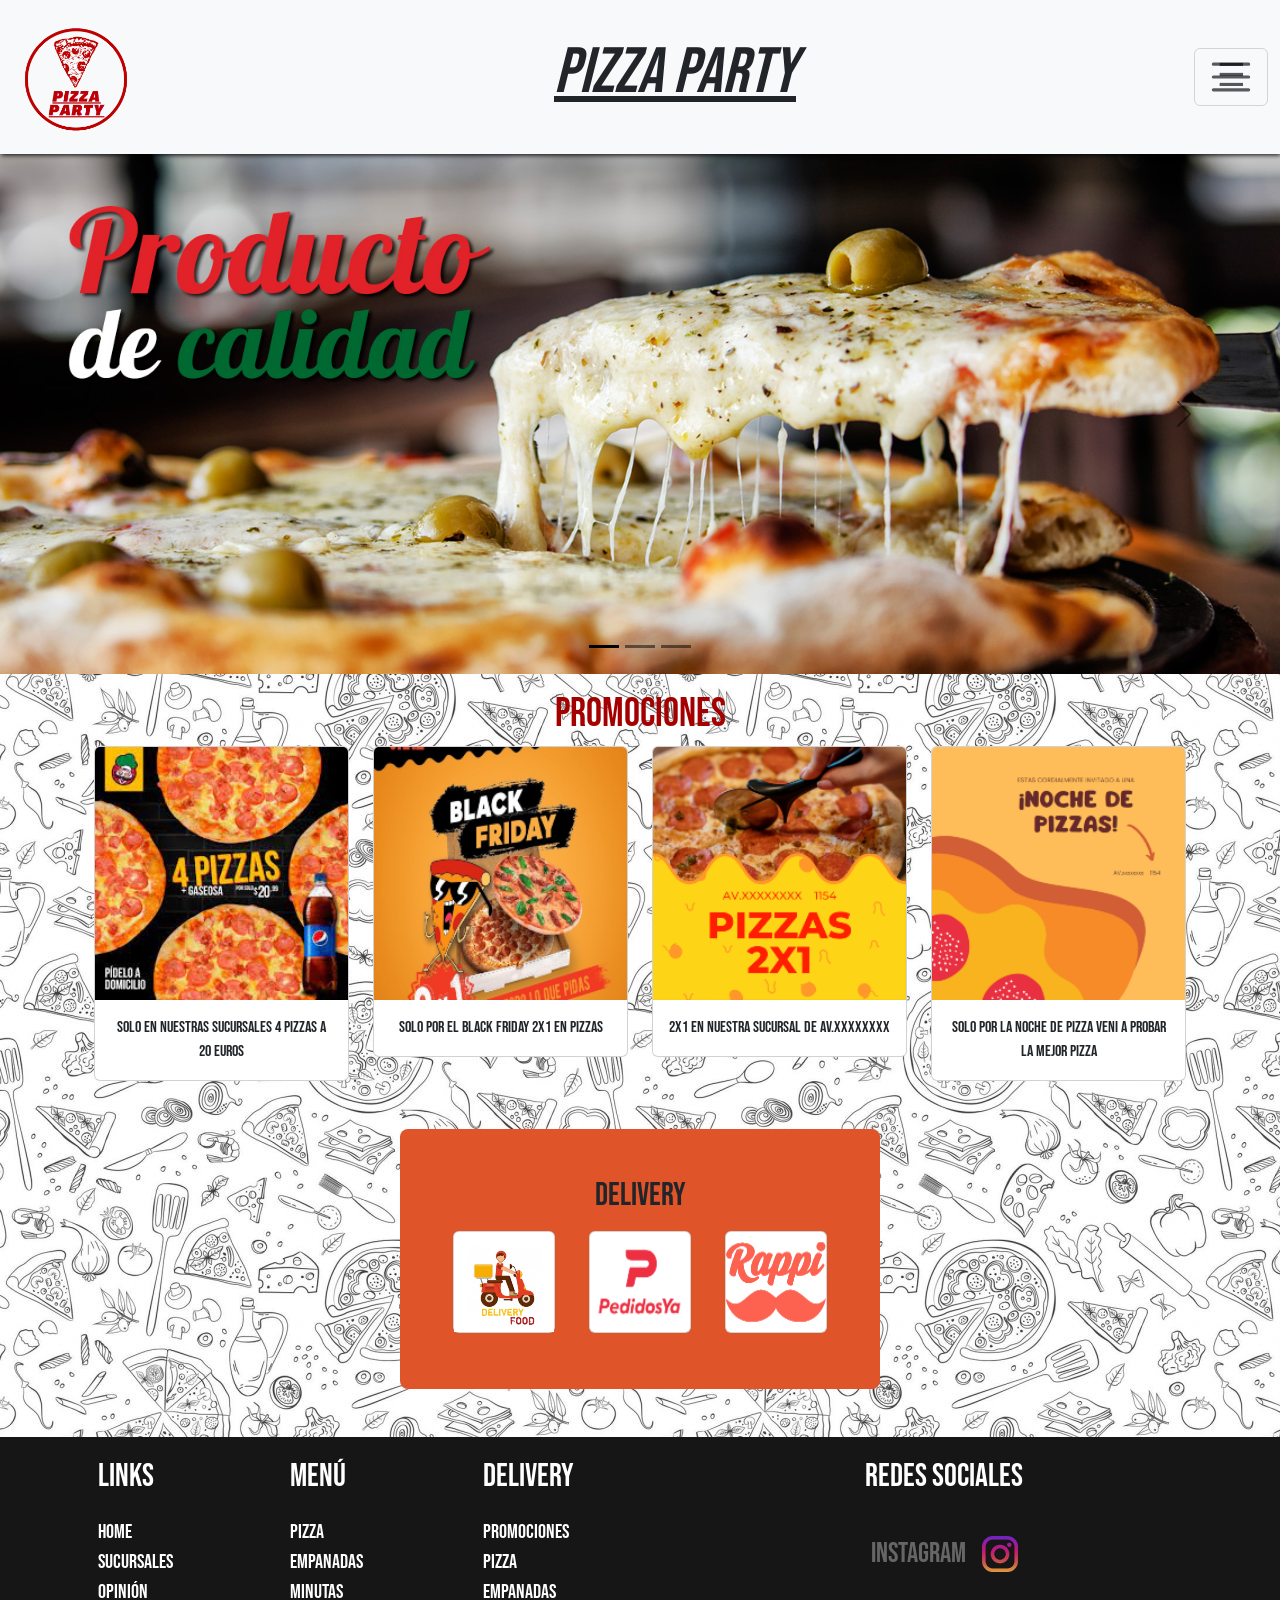
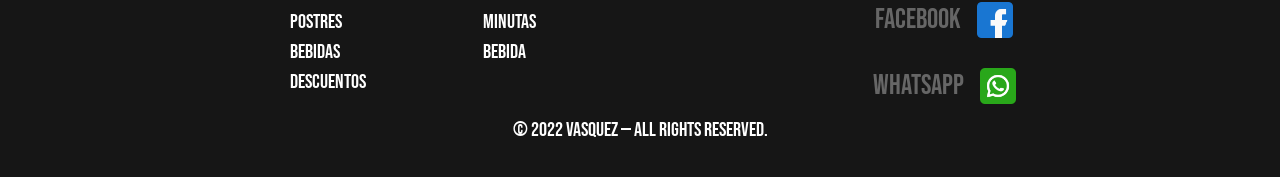
==== commit 923d81d9: "Seo y SASS 2 aplicados correctamente" ====
--- a/index.html
+++ b/index.html
@@ -48,7 +48,7 @@
             <li class="nav-item dropdown">
               <a class="nav-link dropdown-toggle color_white" href="#" role="button" data-bs-toggle="dropdown"
                 aria-expanded="false">
-                Menu
+                Menú
               </a>
               <ul class="dropdown-menu">
                 <li><a class="dropdown-item" href="html/menu.html#pizza">Pizza</a></li>
@@ -73,7 +73,7 @@
               </ul>
             </li>
             <li class="nav-item ">
-              <a class="nav-link active color_white" href="html/opinion.html">Opinion</a>
+              <a class="nav-link active color_white" href="html/opinion.html">Opinión</a>
             </li>
           </ul>
         </div>
@@ -114,12 +114,12 @@
   </header>
   <!--End header-->
   <main>
-    <section class="container-fluid  my-3  mx-auto rounded-3 novedades">
+    <section class="container  my-3  mx-auto rounded-3 novedades">
       <h1 class="text-center color_title">Promociones</h1>
       <div class="row w-100 mx-auto row_gap text-center">
         <div class="col-sm-6 col-md-4 col-lg-3 ">
           <div class="card ">
-            <img src="img/Promociones/promocion_menu.jpg" class="card-img-top" alt="...">
+            <img src="img/Promociones/promocion_menu.jpg" class="card-img-top" alt="Promoción del menú">
             <div class="card-body">
               <p class="card-text">Solo en nuestras Sucursales 4 pizzas a 20 euros</p>
             </div>
@@ -129,7 +129,7 @@
 
         <div class="col-sm-6 col-md-4 col-lg-3 ">
           <div class="card ">
-            <img src="img/Promociones/promocion_delivery.png" class="card-img-top" alt="...">
+            <img src="img/Promociones/promocion_delivery.png" class="card-img-top" alt="Promoción de delivery">
             <div class="card-body">
               <p class="card-text">Solo por el Black Friday 2x1 en pizzas</p>
             </div>
@@ -139,7 +139,7 @@
 
         <div class="col-sm-6 col-md-4 col-lg-3 ">
           <div class="card">
-            <img src="img/Promociones/promo_2x1.png" class="card-img-top " alt="...">
+            <img src="img/Promociones/promo_2x1.png" class="card-img-top " alt="Promoción de sucursal ">
             <div class="card-body">
               <p class="card-text">2x1 En nuestra sucursal de av.xxxxxxxx</p>
             </div>
@@ -149,9 +149,9 @@
 
         <div class="col-sm-6 col-md-4 col-lg-3 ">
           <div class="card ">
-            <img src="img/Promociones/promo_jueves.png" class="card-img-top" alt="...">
-            <div class="card-body">
-              <p class="card-text">Solo por la noche de pizza venite a probar la mejor pizza</p>
+            <img src="img/Promociones/promo_jueves.png" class="card-img-top" alt="Promoción para dia de la pizza">
+            <div class="card-body">
+              <p class="card-text">Solo por la noche de pizza veni a probar la mejor pizza</p>
             </div>
           </div>
         </div>
@@ -165,19 +165,19 @@
       <div class="row px-auto ">
         <div class="col-5 col-sm-4 my-2 w-30">
           <div class="card ">
-            <a href="#"><img src="img/Utiles/delivery.png" class="card-img-top border-hover" alt=""></a>
+            <a href="#"><img src="img/Utiles/delivery.png" class="card-img-top" alt="Delivery"></a>
           </div>
         </div>
         <div class="col-5  col-sm-4 my-2 ">
-          <div class="card border ">
+          <div class="card">
             <a href="#">
-              <img src="img/Utiles/pedido_ya.png" class="card-img-top border" alt="...">
+              <img src="img/Utiles/pedido_ya.png" class="card-img-top" alt="logo de pedido ya">
             </a>
           </div>
         </div>
         <div class="col-5  col-sm-4 my-2 ">
           <div class="card ">
-            <a href="#"><img src="img/Utiles/rappi.png" class="card-img-top border" alt="..."></a>
+            <a href="#"><img src="img/Utiles/rappi.png" class="card-img-top " alt="logo de rappi"></a>
           </div>
         </div>
       </div>
@@ -194,11 +194,11 @@
           <ul class="fs-5">
             <li><a href="index.html">Home</a></li>
             <li><a href="/html/sucursal.html">Sucursales</a></li>
-            <li><a href="/html/opinion.html">Opinion</a></li>
+            <li><a href="/html/opinion.html">Opinión</a></li>
           </ul>
         </div>
         <div>
-          <p class="footer_titulo ">Menu</p>
+          <p class="footer_titulo ">Menú</p>
           <ul class="fs-5">
             <li><a href="/html/menu.html#pizza">Pizza</a></li>
             <li><a href="/html/menu.html#empanada">Empanadas</a></li>
@@ -222,7 +222,7 @@
         </div>
       </div>
       <div class="redes fs-3 gap-2 link_containers">
-        <p class="footer_titulo ">Redes Sociales</p>
+        <p class="footer_titulo text-center ">Redes Sociales</p>
         <a href="#" class="footer_redes" id="insta">Instagram <img class="footer_img" src="/img/iconos/instagram.png"
             alt="icono de instagram"></a>
         <a href="#" class="footer_redes" id="face">Facebook <img class="footer_img" src="/img/iconos/facebook.png"
--- a/css/estilos.css
+++ b/css/estilos.css
@@ -6,22 +6,34 @@
 body {
   background: url("../img/fondo/fondo4.jpg"); }
 
+.color_title {
+  color: #a50000; }
+
+/*mixin footer*/
+/*Se creo un mixin para el footer*/
 /*Navbar*/
+/*Se uso un maps para modificar los colores del nav*/
 nav div.offcanvas {
   width: 200px; }
 
 .nav_shadow {
   box-shadow: 1px 1px 5px black; }
 
+.logo {
+  width: 5rem;
+  height: auto;
+  justify-content: space-evenly; }
+
 .nav {
   background: #292929; }
+  .nav .navbar-nav {
+    padding: 1rem; }
   .nav-link {
     color: white; }
     .nav-link:focus {
       color: white; }
     .nav-link:hover {
-      color: #5e5e5e;
-      border-left: 3px solid white; }
+      color: #5e5e5e; }
   .nav_titleDesktop {
     display: none;
     font-style: italic;
@@ -34,11 +46,6 @@
     animation: color 2s infinite alternate linear;
     font-size: 2.5rem; }
 
-.logo {
-  width: 5rem;
-  height: auto;
-  justify-content: space-evenly; }
-
 .center_icon {
   display: flex;
   justify-content: center;
@@ -67,13 +74,11 @@
   .nav_title {
     visibility: hidden; }
   nav div.offcanvas {
-    width: 350px; }
-  .set_menu {
-    scroll-margin-top: 11rem; } }
+    width: 350px; } }
 
 /*Index*/
 #header img {
-  height: 50vh; }
+  max-height: 60vh; }
 
 .novedades {
   width: 90%; }
@@ -81,6 +86,8 @@
 .container_deli {
   background-color: #e0542a;
   border-radius: 2rem; }
+  .container_deli .card:hover {
+    border: 1px solid red; }
 
 .maxw_imgD {
   max-width: 30rem; }
@@ -88,16 +95,14 @@
     display: flex;
     justify-content: center; }
 
-.border {
-  border: 2px solid white; }
-  .border:hover {
-    border: 2px solid red; }
-
-.bg-grey {
-  background-color: #b3b3b3; }
+.sucursal {
+  background-color: #8d8d8d;
+  border-radius: 1rem; }
 
 .maps {
-  height: 400px;
+  max-height: 400px;
+  min-height: 300px;
+  height: 100%;
   width: 100%; }
 
 /*Menu*/
@@ -105,43 +110,61 @@
   row-gap: 1rem; }
 
 .cards_menu div div.card {
-  height: 25rem; }
+  height: 25rem;
+  align-items: center; }
   .cards_menu div div.card img {
-    height: 70%; }
+    height: 60%;
+    width: 100%;
+    max-width: 238px; }
   .cards_menu div div.card div {
-    height: 30%; }
-
-.set_menu {
-  scroll-margin-top: 8rem; }
+    height: 40%; }
+
+.set_menu, .set_deli {
+  scroll-margin-top: 8rem;
+  padding: 2rem 0;
+  margin: 4rem auto; }
+  @media screen and (min-width: 576px) {
+    .set_menu, .set_deli {
+      scroll-margin-top: 11rem; } }
 
 /*Delivery*/
 .cards_deli div div.card {
   height: 15rem; }
-
-.container_text {
-  height: 60%; }
-
-.btn_delivery {
-  border-radius: 10px;
-  padding: 10px;
-  text-decoration: none;
-  background-color: #a50000; }
-  .btn_delivery:focus {
-    color: white; }
+  .cards_deli div div.card .container_text {
+    height: 60%; }
+  .cards_deli div div.card .btn_delivery {
+    border-radius: 10px;
+    padding: 10px;
+    text-decoration: none;
+    background-color: #a50000; }
+    .cards_deli div div.card .btn_delivery:focus {
+      color: white;
+      box-shadow: none; }
+
+.card-img-top {
+  max-height: 20rem; }
 
 .precio {
   font-size: 2rem; }
 
-.bg_red {
+/*Opinion*/
+/*Se uso extend en un par de clases para hacer una modificacion en varios elementos*/
+.form_opinion {
   background-color: #a50000;
-  border-radius: 5px; }
-
-.btn:focus {
-  box-shadow: none; }
-
-/*Opinion*/
+  border-radius: 10px; }
+  .form_opinion h2 {
+    color: white; }
+  .form_opinion label {
+    color: white; }
+  .form_opinion input:focus, .form_opinion select:focus, .form_opinion textarea:focus {
+    box-shadow: none;
+    border: 1px solid black; }
+  .form_opinion textarea:focus {
+    background-color: #e7e6e6; }
+
 .btn_opinion {
-  background-color: white; }
+  background-color: white;
+  border-radius: 10px; }
 
 /*footer*/
 .footer {
@@ -149,15 +172,17 @@
   background-color: #161616;
   height: auto; }
   .footer_titulo {
-    text-align: center;
     color: white;
     font-size: 2rem; }
   .footer_container {
     display: flex;
     flex-direction: column;
+    max-width: 1200px;
+    margin: auto;
     gap: 1rem; }
     .footer_container .link_containers:first-child {
       display: flex;
+      align-content: center;
       justify-content: space-around; }
       .footer_container .link_containers:first-child div {
         width: auto;
@@ -189,7 +214,7 @@
     border-radius: 1rem;
     transition: background-color 1s, color 1s, box-shadow 0.5s; }
   .footer_img {
-    width: 3vw;
+    width: 4vh;
     display: inline-block; }
   .footer .redes {
     display: flex;
@@ -200,7 +225,6 @@
     text-align: center;
     color: white; }
 
-/*mixin*/
 #insta:hover {
   background-color: #E1306C;
   color: white;
